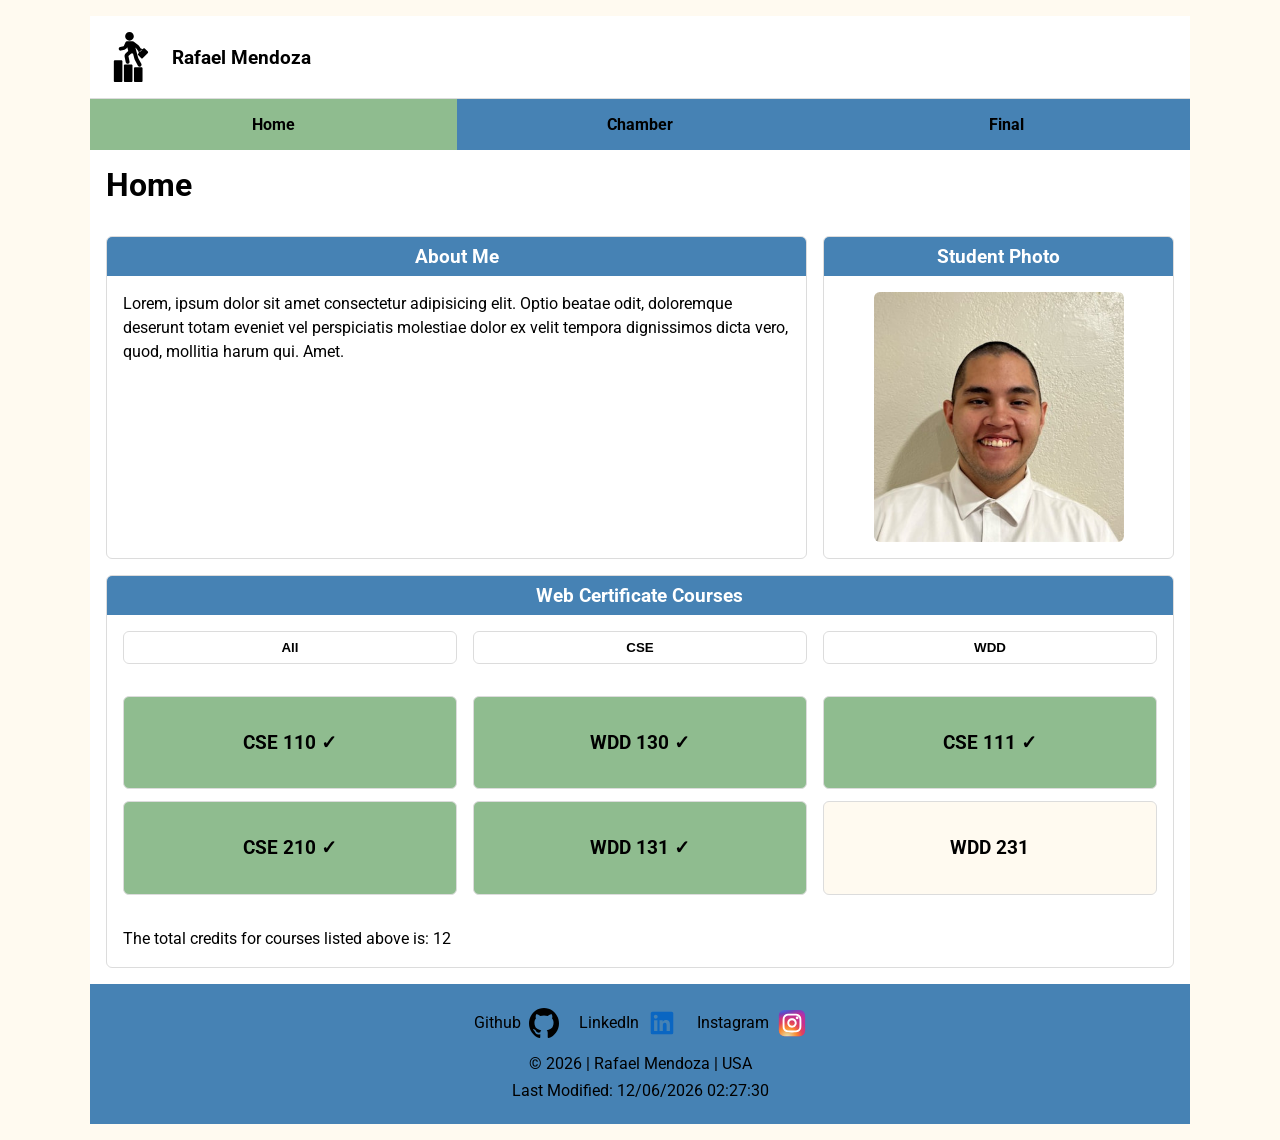
==== index.html @ b5a6d46c "Finished W01 Assignment: Course Home Page" ====
<!DOCTYPE html>
<html lang="en">
<head>
    <meta charset="UTF-8">
    <meta name="viewport" content="width=device-width, initial-scale=1.0">
    <title> WDD 231 | Rafael Mendoza </title>
    <meta name="description" content="WDD 231 course home page for Rafael Mendoza.">
    <meta name="author" content="Rafael Mendoza">
    <link rel="preconnect" href="https://fonts.googleapis.com">
    <link rel="preconnect" href="https://fonts.gstatic.com" crossorigin>
    <link href="https://fonts.googleapis.com/css2?family=Roboto:wght@400;700&display=swap" rel="stylesheet">
    <link rel="stylesheet" href="styles/small.css">
    <link rel="stylesheet" href="styles/larger.css">
    <script src="scripts/course.js" defer></script>
    <script src="scripts/dates.js" defer></script>
    <script src="scripts/navigation.js" defer></script>
</head>
<body>
    <header>
        <img src="images/logo.svg" alt="Site Logo">
        <span> Rafael Mendoza </span>
        <button id="menu" aria-label="menu"> ☰ </button>
    </header>
    <nav id="navigation">
        <a href="index.html" class="active"> Home </a>
        <a href="chamber/index.html"> Chamber </a>
        <a href="#"> Final </a>
    </nav>
    <main>
        <h1> Home </h1>
        <section>
            <h2> About Me </h2>
            <p>Lorem, ipsum dolor sit amet consectetur adipisicing elit. Optio beatae odit, doloremque deserunt totam eveniet vel perspiciatis molestiae dolor ex velit tempora dignissimos dicta vero, quod, mollitia harum qui. Amet.</p>
        </section>
        <section>
            <h2> Student Photo </h2>
            <img src="images/sphoto.jpg" alt="Student Photo">
        </section>
        <section>
            <h2> Web Certificate Courses </h2>
            <div>
                <button id="all"> All </button>
                <button id="cse"> CSE </button>
                <button id="wdd"> WDD </button>
            </div>
            <div id="course-cards"></div>
            <p> The total credits for courses listed above is: <span id="total-credits"> 0 </span></p>
        </section>
    </main>
    <footer>
        <a href="https://github.com/lildoza20"> Github <img src="images/github.svg" alt="GitHub profile"></a>
        <a href="https://www.linkedin.com/in/rafael-mendoza-6747762b5"> LinkedIn <img src="images/linkedin.svg" alt="LinkedIn profile"></a>
        <a href="https://www.instagram.com"> Instagram <img src="images/instagram.svg" alt="Instagram profile"></a>
        <p> ©️ <span id="currentyear"></span> | Rafael Mendoza | USA </p>
        <p id="lastModified"></p>
    </footer>
</body>
</html>
---- styles/small.css ----
* {
    box-sizing: border-box;
}

:root {
    --primary-color: steelblue;
    --secondary-color: darkseagreen;
    --background-color: floralwhite;
    --card-color: white;
    --border-color: gainsboro;
    --text-color: black;
    --light-text-color: white;
    --logo-size: 50px;
    --icon-size: 30px;
}

body {
    margin: 0;
    font-family: "Roboto", Arial, Helvetica, sans-serif;
    background-color: var(--background-color);
    color: var(--text-color);
}

header {
    display: grid;
    grid-template-columns: var(--logo-size) 1fr auto;
    align-items: center;
    gap: 1rem;
    padding: 1rem;
    background-color: var(--card-color);
    border-bottom: 1px solid var(--border-color);
}

header img {
    width: var(--logo-size);
    height: var(--logo-size);
}

header span {
    font-size: larger;
    font-weight: bold;
}

#menu {
    font-size: larger;
    background: none;
    border: none;
    color: var(--text-color);
    cursor: pointer;
}

nav {
    display: none;
    flex-direction: column;
    background-color: var(--primary-color);
}

nav.open {
  display: flex;
}

nav a {
    display: block;
    padding: 1rem;
    color: var(--light-text-color);
    text-align: center;
    text-decoration: none;
    font-weight: bold;
    border-top: 1px solid var(--border-color);
}

nav a.active {
    background-color: var(--secondary-color);
    color: var(--text-color);
}

nav a:hover {
    background-color: var(--secondary-color);
    color: var(--text-color);
}

main {
    max-width: 1100px;
    margin: 0 auto;
    padding: 1rem;
}

h1 {
    margin: 0 0 1rem;
    color: var(--text-color);
}

section {
    margin-bottom: 1rem;
    background-color: var(--card-color);
    border: 1px solid var(--border-color);
    border-radius: 6px;
    overflow: hidden;
}

section h2 {
    margin: 0;
    padding: 0.5rem;
    background-color: var(--primary-color);
    color: var(--light-text-color);
    text-align: center;
    font-size: larger;
}

section p {
    margin: 0;
    padding: 1rem;
    line-height: 1.5;
}

section img {
    display: block;
    max-width: 250px;
    width: 80%;
    height: auto;
    margin: 1rem auto;
    border-radius: 6px;
}

section div {
    padding: 1rem;
}

section:nth-of-type(3) > div:first-of-type {
    display: flex;
    justify-content: center;
    gap: 0.5rem;
}

button {
    padding: 0.5rem 1rem;
    border: 1px solid var(--border-color);
    border-radius: 6px;
    background-color: var(--card-color);
    color: var(--text-color);
    font-weight: bold;
    cursor: pointer;
}

button:hover {
    background-color: var(--secondary-color);
}

#course-cards {
    display: grid;
    gap: 0.75rem;
    padding: 1rem;
}

.course-card {
    padding: 1rem;
    text-align: center;
    background-color: var(--background-color);
    border: 1px solid var(--border-color);
    border-radius: 6px;
    font-weight: bold;
}

.course-card.completed {
    background-color: var(--secondary-color);
    color: var(--text-color);
}

footer {
    padding: 1rem;
    text-align: center;
    background-color: var(--primary-color);
    color: var(--text-color);
}

footer a {
    display: inline-flex;
    align-items: center;
    gap: 0.5rem;
    margin: 0.5rem;
    color: var(--text-color);
    text-decoration: none;
}

footer a:hover {
    text-decoration: underline;
}

footer img {
    width: var(--icon-size);
    height: var(--icon-size);
}

footer p {
    margin: 0.5rem 0;
}
---- styles/larger.css ----
@media screen and (min-width: 768px) {
    body {
        padding: 1rem;
    }

    header {
        max-width: 1100px;
        margin: 0 auto;
        grid-template-columns: var(--logo-size) 1fr;
    }

    #menu {
        display: none;
    }

    nav {
        display: flex;
        flex-direction: row;
        justify-content: center;
        max-width: 1100px;
        margin: 0 auto;
        color: var(--text-color);
    }

    nav a {
        flex: 1;
        max-width: none;
        border: none;
        color: var(--text-color);
    }

    main {
        max-width: 1100px;
        margin: 0 auto;
        display: grid;
        grid-template-columns: 2fr 1fr;
        gap: 1rem;
        background-color: var(--card-color);
    }

    main > h1 {
        grid-column: 1 / -1;
    }

    main > section:nth-of-type(3) {
        grid-column: 1 / -1;
    }

    main > section {
        margin-bottom: 0;
    }

    main > section:nth-of-type(1),
    main > section:nth-of-type(2) {
        min-height: 280px;
    }

    main > section:nth-of-type(3) > div:first-of-type {
        display: grid;
        grid-template-columns: repeat(3, 1fr);
        gap: 1rem;
    }

    main > section:nth-of-type(3) > div:first-of-type button {
        width: 100%;
    }

    #course-cards {
        display: grid;
        grid-template-columns: repeat(3, 1fr);
        gap: 0.75rem 1rem;
    }

    .course-card {
        margin: 0;
        min-height: 80px;
        padding: 1rem;
        display: flex;
        align-items: center;
        justify-content: center;
    }

    footer {
        max-width: 1100px;
        margin: 0 auto;
    }
}
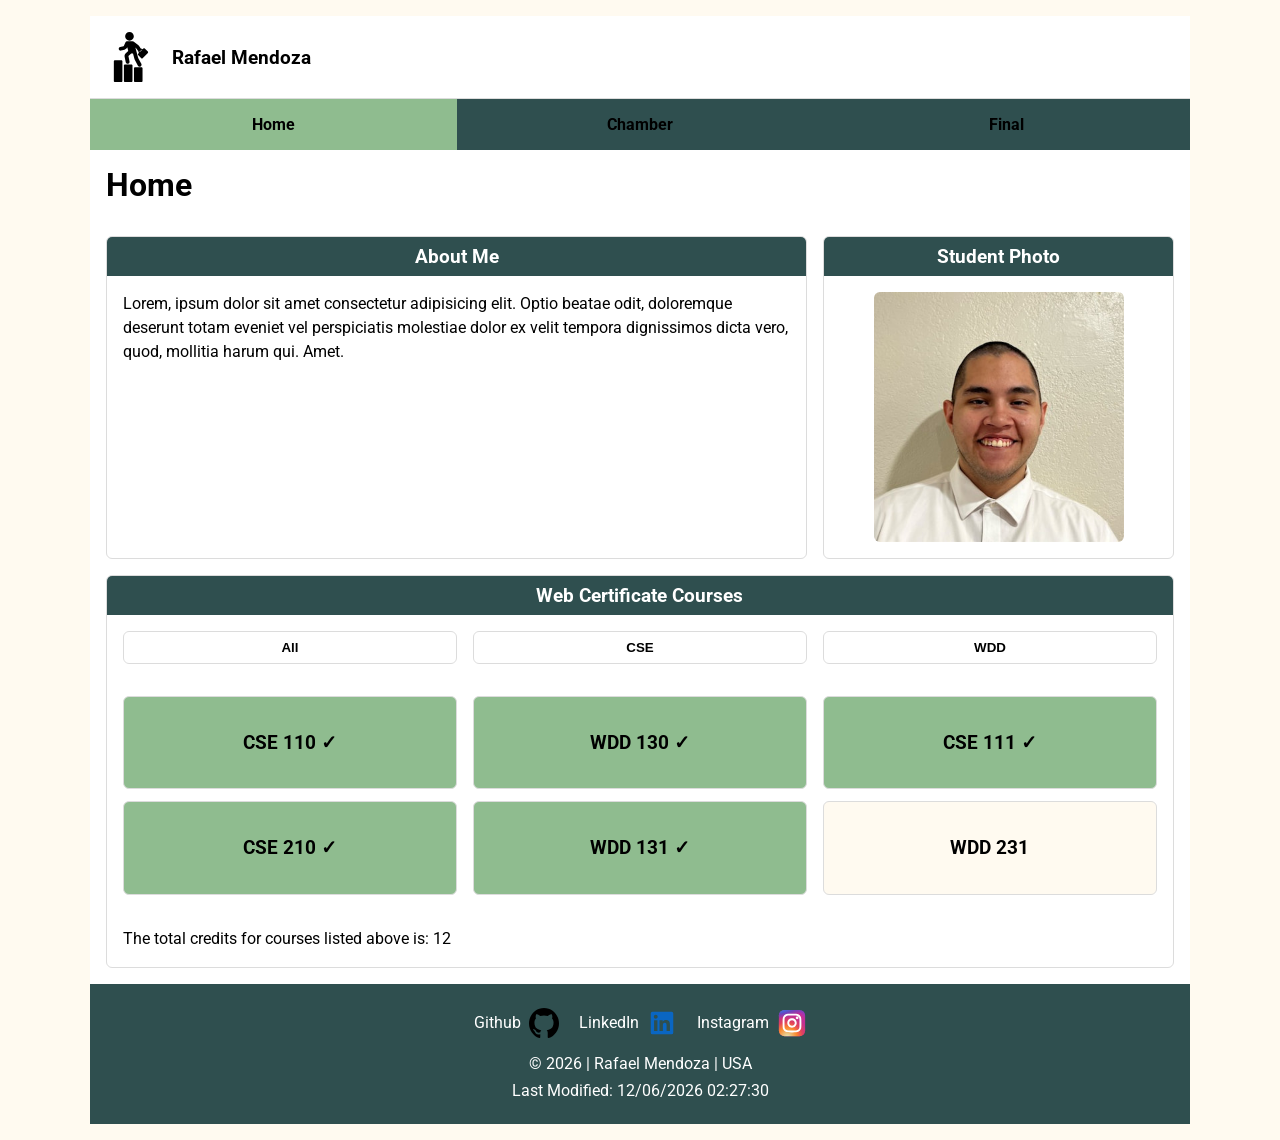
==== commit fe51897b: "Updated W01 Assignment: Course Home Page" ====
--- a/index.html
+++ b/index.html
@@ -4,7 +4,7 @@
     <meta charset="UTF-8">
     <meta name="viewport" content="width=device-width, initial-scale=1.0">
     <title> WDD 231 | Rafael Mendoza </title>
-    <meta name="description" content="WDD 231 course home page for Rafael Mendoza.">
+    <meta name="description" content="WDD 231 course home page for Rafael Mendoza to set up for future projects being completed.">
     <meta name="author" content="Rafael Mendoza">
     <link rel="preconnect" href="https://fonts.googleapis.com">
     <link rel="preconnect" href="https://fonts.gstatic.com" crossorigin>
--- a/styles/small.css
+++ b/styles/small.css
@@ -3,7 +3,7 @@
 }
 
 :root {
-    --primary-color: steelblue;
+    --primary-color: darkslategray;
     --secondary-color: darkseagreen;
     --background-color: floralwhite;
     --card-color: white;
@@ -170,7 +170,7 @@
     padding: 1rem;
     text-align: center;
     background-color: var(--primary-color);
-    color: var(--text-color);
+    color: var(--light-text-color);
 }
 
 footer a {
@@ -178,7 +178,7 @@
     align-items: center;
     gap: 0.5rem;
     margin: 0.5rem;
-    color: var(--text-color);
+    color: var(--light-text-color);
     text-decoration: none;
 }
 
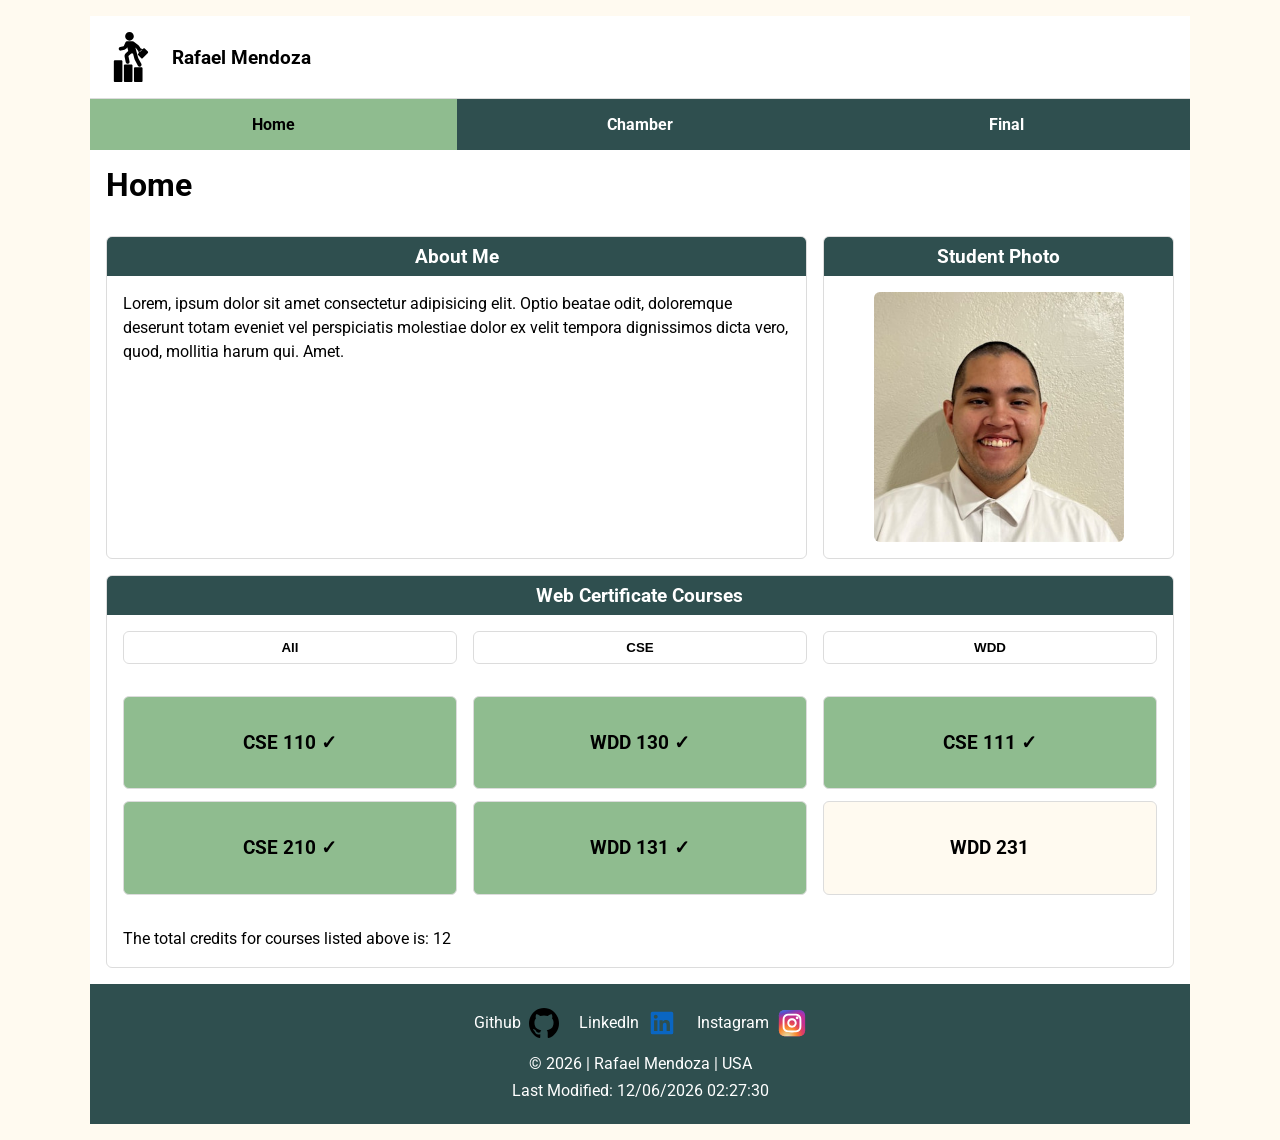
==== commit 62523cf6: "Finished Learning Activities" ====
--- a/index.html
+++ b/index.html
@@ -14,6 +14,11 @@
     <script src="scripts/course.js" defer></script>
     <script src="scripts/dates.js" defer></script>
     <script src="scripts/navigation.js" defer></script>
+    <link rel="icon" href="favicon.ico">
+    <meta property="og:title" content="WDD 231 Course HomePage.">
+    <meta property="og:description" content="This is a course homepage made during WDD 231. Which will help me organize future projects and show the skills I've learned throughout this course.">
+    <meta property="og:image" content="https://bairesdev.mo.cloudinary.net/blog/2022/01/programming-languages-1.jpg?tx=w_1024,q_auto">
+    <meta property="og:url" content="https://lildoza20.github.io/wdd231/index.html">
 </head>
 <body>
     <header>
--- a/styles/larger.css
+++ b/styles/larger.css
@@ -19,14 +19,14 @@
         justify-content: center;
         max-width: 1100px;
         margin: 0 auto;
-        color: var(--text-color);
+        color: var(--light-text-color);
     }
 
     nav a {
         flex: 1;
         max-width: none;
         border: none;
-        color: var(--text-color);
+        color: var(--light-text-color);
     }
 
     main {
